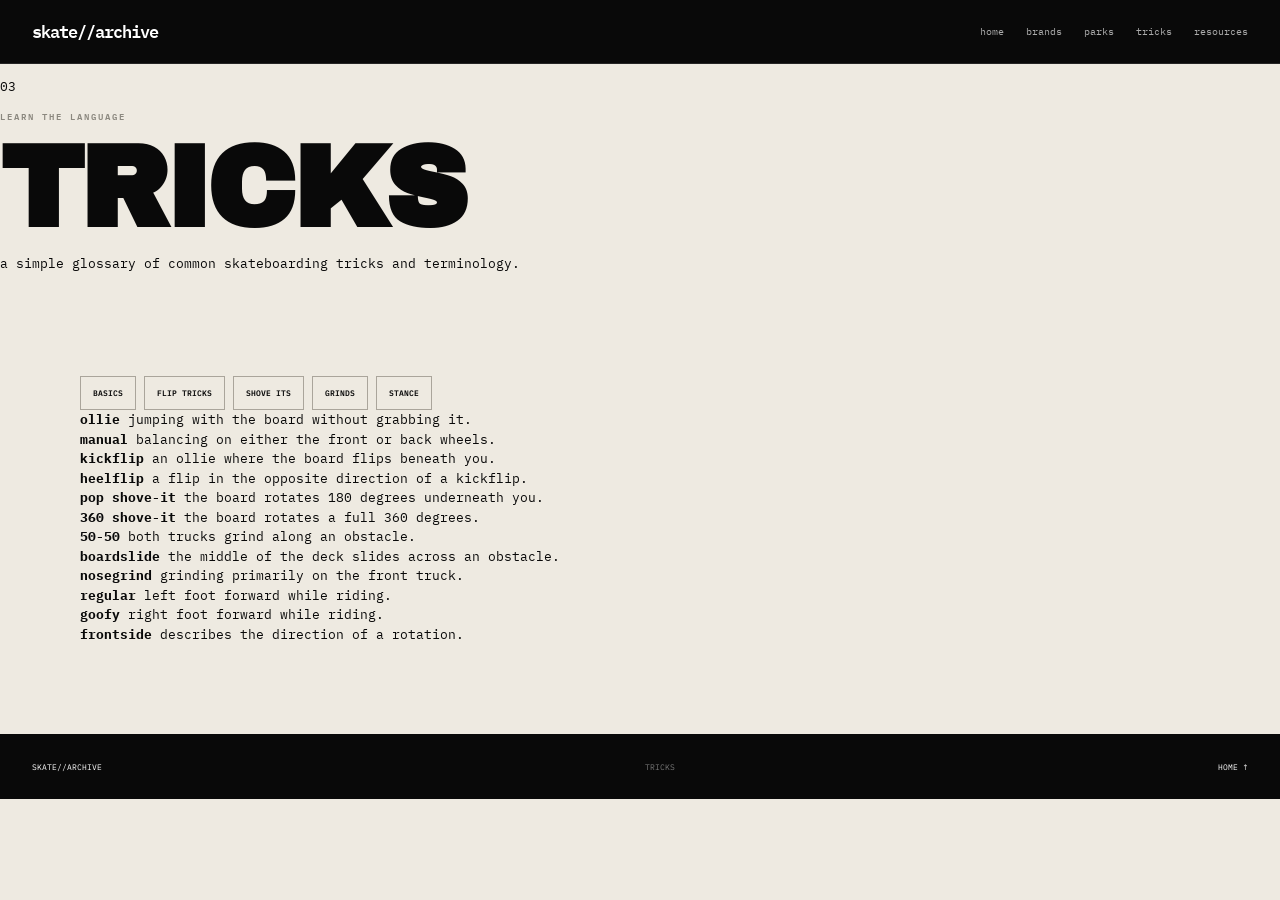
==== tricks.html @ bb59561e "Create tricks.html" ====
<!DOCTYPE html>
<html lang="en">
<head>
  <meta charset="UTF-8">
  <meta name="viewport" content="width=device-width, initial-scale=1.0">
  <title>tricks — skate//archive</title>
  <link rel="stylesheet" href="style.css">
</head>

<body>

<header class="site-header">
  <a href="index.html" class="logo">skate//archive</a>

  <nav class="main-nav">
    <a href="index.html">home</a>
    <a href="brands.html">brands</a>
    <a href="parks.html">parks</a>
    <a href="tricks.html" class="active">tricks</a>
    <a href="resources.html">resources</a>
  </nav>
</header>

<main>

<div class="container">

  <section class="page-head">
    <p class="page-number">03</p>
    <p class="eyebrow">learn the language</p>

    <h1>TRICKS</h1>

    <p>
      a simple glossary of common skateboarding tricks
      and terminology.
    </p>
  </section>

  <section class="section">

    <div class="button-row">
      <a href="#basics" class="filter">basics</a>
      <a href="#flips" class="filter">flip tricks</a>
      <a href="#shoves" class="filter">shove its</a>
      <a href="#grinds" class="filter">grinds</a>
      <a href="#stance" class="filter">stance</a>
    </div>

    <div class="tricks">

      <article class="trick" id="basics">
        <b>ollie</b>
        <span>
          jumping with the board without grabbing it.
        </span>
      </article>

      <article class="trick">
        <b>manual</b>
        <span>
          balancing on either the front or back wheels.
        </span>
      </article>

      <article class="trick" id="flips">
        <b>kickflip</b>
        <span>
          an ollie where the board flips beneath you.
        </span>
      </article>

      <article class="trick">
        <b>heelflip</b>
        <span>
          a flip in the opposite direction of a kickflip.
        </span>
      </article>

      <article class="trick" id="shoves">
        <b>pop shove-it</b>
        <span>
          the board rotates 180 degrees underneath you.
        </span>
      </article>

      <article class="trick">
        <b>360 shove-it</b>
        <span>
          the board rotates a full 360 degrees.
        </span>
      </article>

      <article class="trick" id="grinds">
        <b>50-50</b>
        <span>
          both trucks grind along an obstacle.
        </span>
      </article>

      <article class="trick">
        <b>boardslide</b>
        <span>
          the middle of the deck slides across an obstacle.
        </span>
      </article>

      <article class="trick">
        <b>nosegrind</b>
        <span>
          grinding primarily on the front truck.
        </span>
      </article>

      <article class="trick" id="stance">
        <b>regular</b>
        <span>
          left foot forward while riding.
        </span>
      </article>

      <article class="trick">
        <b>goofy</b>
        <span>
          right foot forward while riding.
        </span>
      </article>

      <article class="trick">
        <b>frontside</b>
        <span>
          describes the direction of a rotation.
        </span>
      </article>

    </div>

  </section>

</div>

</main>

<footer>
  <span>skate//archive</span>
  <span>tricks</span>
  <a href="index.html">home ↑</a>
</footer>

</body>
</html>
---- style.css ----
@import url('https://fonts.googleapis.com/css2?family=Archivo+Black&family=IBM+Plex+Mono:wght@400;500;600&display=swap');

:root {
  --black: #090909;
  --dark: #111111;
  --white: #eeeae1;
  --gray: #8b887f;
  --light-gray: #c7c2b8;
  --red: #d71919;
  --border: #303030;
  --light-border: #aaa59b;
}

* {
  box-sizing: border-box;
}

html {
  scroll-behavior: smooth;
}

body {
  margin: 0;
  background: var(--white);
  color: var(--black);
  font-family: "IBM Plex Mono", monospace;
  font-size: 13px;
  line-height: 1.5;
}

a {
  color: inherit;
}

::selection {
  background: var(--red);
  color: white;
}

/* =========================
   header
========================= */

.site-header {
  position: sticky;
  top: 0;
  z-index: 100;
  height: 64px;
  padding: 0 32px;
  background: var(--black);
  color: white;
  border-bottom: 1px solid #252525;

  display: flex;
  align-items: center;
  justify-content: space-between;
}

.logo {
  color: white;
  text-decoration: none;
  font-size: 17px;
  font-weight: 600;
  letter-spacing: -1px;
}

.main-nav {
  display: flex;
  align-items: center;
  gap: 22px;
}

.main-nav a {
  color: #aaa;
  text-decoration: none;
  font-size: 10px;
  text-transform: lowercase;
  transition: color 0.15s ease;
}

.main-nav a:hover {
  color: white;
}

/* =========================
   hero
========================= */

.hero {
  max-width: 1200px;
  min-height: 620px;
  margin: 0 auto;
  padding: 80px 40px;

  display: grid;
  grid-template-columns: 1fr 360px;
  align-items: center;
  gap: 70px;
}

.hero-copy {
  max-width: 760px;
}

.eyebrow {
  margin: 0 0 14px;
  color: var(--gray);
  font-size: 9px;
  font-weight: 600;
  letter-spacing: 2px;
  text-transform: uppercase;
}

h1,
h2,
h3 {
  font-family: "Archivo Black", Impact, sans-serif;
  font-weight: 900;
  line-height: 0.9;
  letter-spacing: -4px;
}

h1 {
  margin: 0;
  font-size: clamp(70px, 9vw, 125px);
}

h1 span {
  color: var(--red);
}

.intro {
  max-width: 520px;
  margin: 28px 0;
  color: #57534c;
  font-size: 12px;
}

.hero-actions {
  display: flex;
  flex-wrap: wrap;
  gap: 8px;
}

.button {
  display: inline-flex;
  min-height: 40px;
  padding: 0 15px;

  align-items: center;
  justify-content: center;

  background: var(--red);
  border: 1px solid var(--red);
  color: white;

  text-decoration: none;
  text-transform: uppercase;
  font-size: 9px;
  font-weight: 600;
}

.button:hover {
  background: var(--black);
  border-color: var(--black);
}

.button.outline {
  background: transparent;
  color: var(--black);
  border-color: var(--black);
}

.button.outline:hover {
  background: var(--black);
  color: white;
}

/* =========================
   skateboard graphic
========================= */

.hero-art {
  height: 400px;
  position: relative;

  display: flex;
  align-items: center;
  justify-content: center;

  border-left: 1px solid var(--light-border);
}

.board {
  position: relative;

  width: 76px;
  height: 360px;

  background: var(--black);
  border-radius: 45px;

  transform: rotate(8deg);

  box-shadow: 14px 14px 0 var(--red);
}

.board::before,
.board::after {
  content: "";

  position: absolute;
  left: 50%;

  width: 18px;
  height: 42px;

  transform: translateX(-50%);

  background: #555;
  border-radius: 50%;
}

.board::before {
  top: -7px;
}

.board::after {
  bottom: -7px;
}

.hero-label {
  position: absolute;
  top: 10px;
  left: 20px;

  font-size: 9px;
  font-weight: 600;
}

/* =========================
   ticker
========================= */

.ticker {
  width: 100%;
  padding: 12px 25px;

  display: flex;
  align-items: center;
  justify-content: space-between;

  background: var(--red);
  color: white;

  font-size: 9px;
  font-weight: 600;
  text-transform: uppercase;
}

.ticker b {
  font-weight: 400;
}

/* =========================
   sections
========================= */

.section {
  max-width: 1200px;
  margin: 0 auto;
  padding: 90px 40px;
}

.black-section {
  max-width: none;
  background: var(--black);
  color: white;
}

.red-section {
  max-width: none;
  background: var(--red);
  color: white;
}

.section-head {
  max-width: 1200px;
  margin: 0 auto 40px;

  display: grid;
  grid-template-columns: 45px 1fr 280px;
  align-items: end;
  gap: 20px;
}

.section-number {
  color: var(--red);
  font-size: 10px;
  font-weight: 600;
}

.black-section .section-number {
  color: var(--red);
}

.red-section .section-number {
  color: var(--black);
}

h2 {
  margin: 0;
  font-size: clamp(55px, 7vw, 90px);
}

.section-note {
  margin: 0;
  color: var(--gray);
  font-size: 9px;
}

.black-section .section-note {
  color: #777;
}

.red-section .section-note {
  color: #251d1d;
}

/* =========================
   category buttons
========================= */

.filter-bar,
.park-buttons,
.trick-buttons,
.resource-buttons {
  display: flex;
  flex-wrap: wrap;
  gap: 7px;
  margin-bottom: 22px;
}

.filter,
.park-buttons a,
.trick-buttons a,
.resource-buttons a {
  display: inline-flex;

  min-height: 34px;
  padding: 0 12px;

  align-items: center;

  border: 1px solid var(--light-border);
  background: transparent;

  text-decoration: none;
  text-transform: uppercase;

  font-size: 8px;
  font-weight: 600;

  transition:
    background 0.15s ease,
    color 0.15s ease,
    border-color 0.15s ease;
}

.filter:hover,
.filter.active,
.park-buttons a:hover,
.trick-buttons a:hover {
  background: var(--black);
  border-color: var(--black);
  color: white;
}

.black-section .park-buttons a {
  color: #aaa;
  border-color: #333;
}

.black-section .park-buttons a:hover {
  background: var(--red);
  border-color: var(--red);
  color: white;
}

.red-section .resource-buttons a {
  color: var(--black);
  border-color: var(--black);
}

.red-section .resource-buttons a:hover {
  background: var(--black);
  color: white;
}

/* =========================
   brand cards
========================= */

.brand-grid {
  display: grid;
  grid-template-columns: repeat(3, 1fr);

  border-top: 1px solid var(--light-border);
  border-left: 1px solid var(--light-border);
}

.brand-card {
  min-height: 260px;
  padding: 22px;

  display: flex;
  flex-direction: column;

  border-right: 1px solid var(--light-border);
  border-bottom: 1px solid var(--light-border);
}

.card-top {
  display: flex;
  justify-content: space-between;
  gap: 15px;

  color: #77736b;
  font-size: 8px;
  text-transform: uppercase;
}

.brand-card h3 {
  margin: 45px 0 9px;
  font-size: 28px;
  letter-spacing: -1.5px;
  text-transform: lowercase;
}

.brand-card p {
  max-width: 320px;
  margin: 0 0 20px;

  color: #5c5953;
  font-size: 10px;
}

.card-button {
  align-self: flex-start;
  margin-top: auto;

  display: inline-flex;
  min-height: 33px;
  padding: 0 11px;

  align-items: center;

  background: var(--black);
  border: 1px solid var(--black);
  color: white;

  text-decoration: none;
  text-transform: uppercase;

  font-size: 8px;
  font-weight: 600;
}

.card-button:hover {
  background: var(--red);
  border-color: var(--red);
}

.black-section .card-button {
  background: white;
  border-color: white;
  color: black;
}

.black-section .card-button:hover {
  background: var(--red);
  border-color: var(--red);
  color: white;
}

/* =========================
   skateparks
========================= */

.park-list {
  max-width: 1200px;
  margin: 0 auto;

  border-top: 1px solid var(--border);
}

.park {
  display: grid;
  grid-template-columns: 55px 1fr auto;
  align-items: center;
  gap: 20px;

  padding: 21px 0;

  border-bottom: 1px solid var(--border);
}

.park-number {
  color: #666;
  font-size: 9px;
}

.park h3 {
  margin: 0;

  font-size: 23px;
  letter-spacing: -1px;
  text-transform: lowercase;
}

.park p {
  margin: 4px 0 0;

  color: #777;
  font-size: 9px;
}

/* =========================
   tricks
========================= */

.trick-grid {
  display: grid;
  grid-template-columns: repeat(4, 1fr);

  border-top: 1px solid var(--light-border);
  border-left: 1px solid var(--light-border);
}

.trick-grid article {
  min-height: 150px;
  padding: 21px;

  display: flex;
  flex-direction: column;
  justify-content: space-between;

  border-right: 1px solid var(--light-border);
  border-bottom: 1px solid var(--light-border);
}

.trick-grid b {
  font-family: "Archivo Black", Impact, sans-serif;
  font-size: 19px;
  letter-spacing: -1px;
  text-transform: lowercase;
}

.trick-grid span {
  color: #5b5750;
  font-size: 9px;
}

/* =========================
   resources
========================= */

.red-section .section-head {
  max-width: 1200px;
}

.red-section .resource-buttons {
  max-width: 1200px;
  margin: 0 auto;
}

/* =========================
   footer
========================= */

footer {
  min-height: 65px;
  padding: 20px 32px;

  display: flex;
  align-items: center;
  justify-content: space-between;
  gap: 20px;

  background: var(--black);
  color: #777;

  font-size: 8px;
  text-transform: uppercase;
}

footer span:first-child,
footer a {
  color: white;
}

footer a {
  text-decoration: none;
}

footer a:hover {
  color: var(--red);
}

/* =========================
   tablet
========================= */

@media (max-width: 900px) {

  .hero {
    grid-template-columns: 1fr;
    min-height: auto;
    padding: 75px 30px;
  }

  .hero-art {
    display: none;
  }

  .section {
    padding: 75px 30px;
  }

  .section-head {
    grid-template-columns: 40px 1fr;
  }

  .section-note {
    grid-column: 2;
    max-width: 450px;
  }

  .brand-grid {
    grid-template-columns: repeat(2, 1fr);
  }

  .trick-grid {
    grid-template-columns: repeat(2, 1fr);
  }
}

/* =========================
   phone
========================= */

@media (max-width: 600px) {

  .site-header {
    height: 58px;
    padding: 0 18px;
  }

  .logo {
    font-size: 14px;
  }

  .main-nav {
    gap: 10px;
  }

  .main-nav a {
    font-size: 8px;
  }

  .hero {
    padding: 65px 20px;
  }

  h1 {
    font-size: 62px;
    letter-spacing: -3px;
  }

  .section {
    padding: 65px 20px;
  }

  .section-head {
    grid-template-columns: 35px 1fr;
    gap: 12px;
  }

  h2 {
    font-size: 55px;
  }

  .brand-grid,
  .trick-grid {
    grid-template-columns: 1fr;
  }

  .brand-card {
    min-height: 235px;
  }

  .park {
    grid-template-columns: 35px 1fr;
    gap: 12px;
  }

  .park .card-button {
    grid-column: 2;
    width: max-content;
  }

  .ticker {
    justify-content: flex-start;
    gap: 18px;
    overflow-x: auto;
  }

  footer {
    padding: 20px;
    flex-direction: column;
    align-items: flex-start;
  }
}
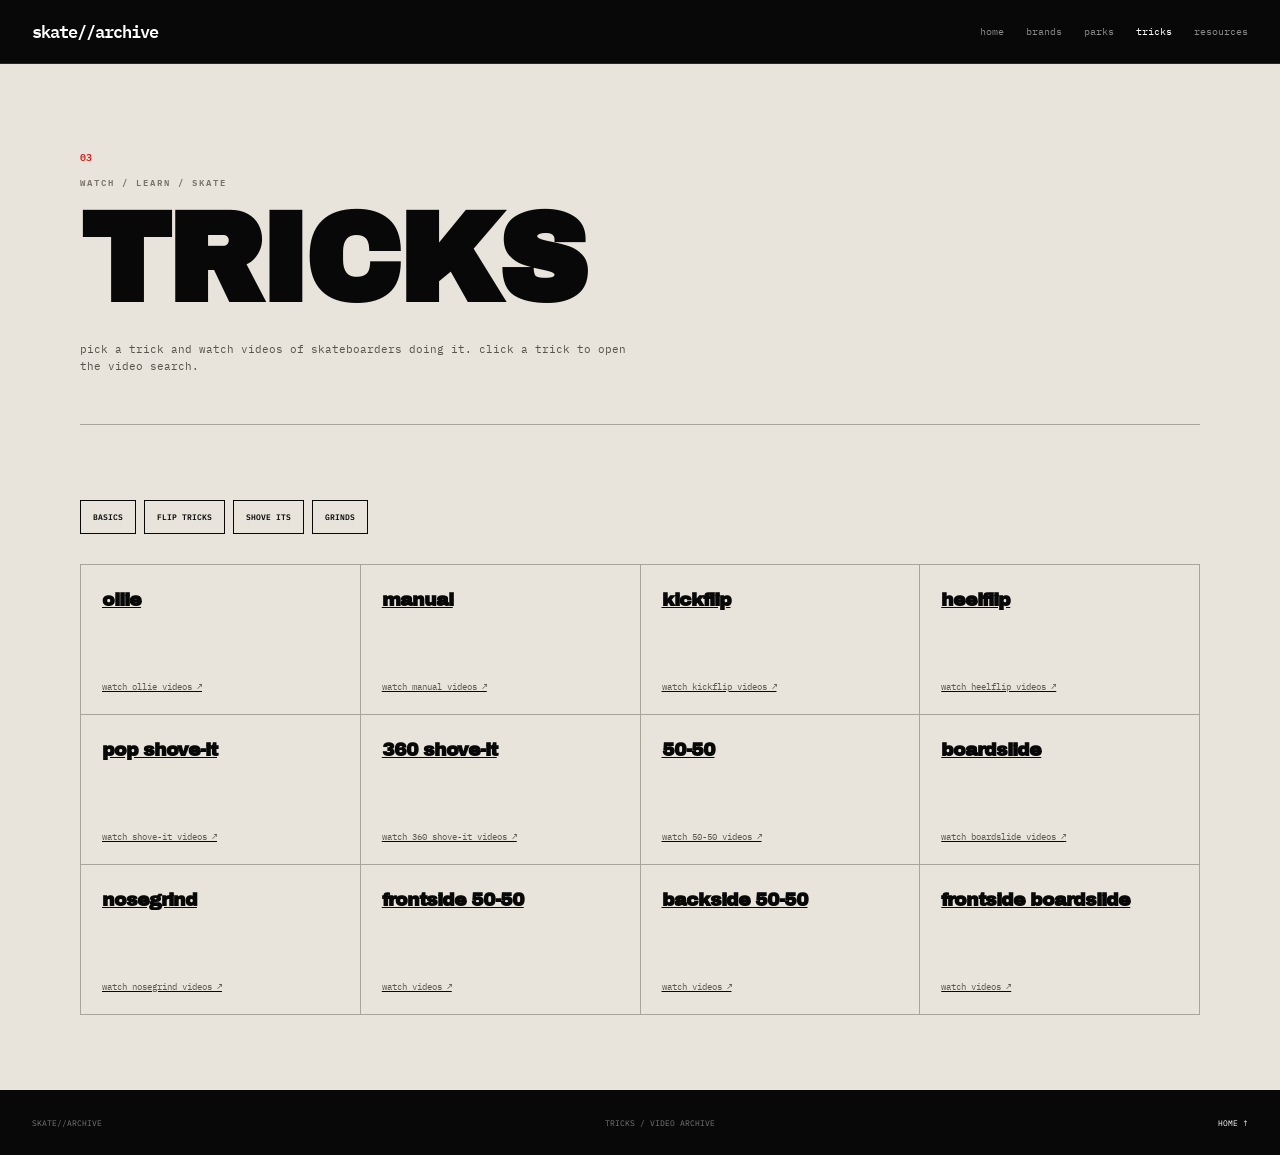
==== commit e54ca7a7: "Update tricks.html" ====
--- a/tricks.html
+++ b/tricks.html
@@ -23,127 +23,166 @@
 
 <main>
 
-<div class="container">
+  <div class="container">
 
-  <section class="page-head">
-    <p class="page-number">03</p>
-    <p class="eyebrow">learn the language</p>
+    <section class="page-head">
+      <p class="page-number">03</p>
+      <p class="eyebrow">watch / learn / skate</p>
 
-    <h1>TRICKS</h1>
+      <h1>TRICKS</h1>
 
-    <p>
-      a simple glossary of common skateboarding tricks
-      and terminology.
-    </p>
-  </section>
+      <p>
+        pick a trick and watch videos of skateboarders
+        doing it. click a trick to open the video search.
+      </p>
+    </section>
 
-  <section class="section">
+    <section class="section">
 
-    <div class="button-row">
-      <a href="#basics" class="filter">basics</a>
-      <a href="#flips" class="filter">flip tricks</a>
-      <a href="#shoves" class="filter">shove its</a>
-      <a href="#grinds" class="filter">grinds</a>
-      <a href="#stance" class="filter">stance</a>
-    </div>
+      <div class="button-row">
+        <a href="#basics" class="filter">basics</a>
+        <a href="#flips" class="filter">flip tricks</a>
+        <a href="#shoves" class="filter">shove its</a>
+        <a href="#grinds" class="filter">grinds</a>
+      </div>
 
-    <div class="tricks">
+      <div class="tricks">
 
-      <article class="trick" id="basics">
-        <b>ollie</b>
-        <span>
-          jumping with the board without grabbing it.
-        </span>
-      </article>
+        <a
+          href="https://www.youtube.com/results?search_query=how+to+ollie+skateboard"
+          target="_blank"
+          class="trick"
+          id="basics">
 
-      <article class="trick">
-        <b>manual</b>
-        <span>
-          balancing on either the front or back wheels.
-        </span>
-      </article>
+          <b>ollie</b>
+          <span>watch ollie videos ↗</span>
 
-      <article class="trick" id="flips">
-        <b>kickflip</b>
-        <span>
-          an ollie where the board flips beneath you.
-        </span>
-      </article>
+        </a>
 
-      <article class="trick">
-        <b>heelflip</b>
-        <span>
-          a flip in the opposite direction of a kickflip.
-        </span>
-      </article>
+        <a
+          href="https://www.youtube.com/results?search_query=how+to+manual+skateboard"
+          target="_blank"
+          class="trick">
 
-      <article class="trick" id="shoves">
-        <b>pop shove-it</b>
-        <span>
-          the board rotates 180 degrees underneath you.
-        </span>
-      </article>
+          <b>manual</b>
+          <span>watch manual videos ↗</span>
 
-      <article class="trick">
-        <b>360 shove-it</b>
-        <span>
-          the board rotates a full 360 degrees.
-        </span>
-      </article>
+        </a>
 
-      <article class="trick" id="grinds">
-        <b>50-50</b>
-        <span>
-          both trucks grind along an obstacle.
-        </span>
-      </article>
+        <a
+          href="https://www.youtube.com/results?search_query=how+to+kickflip+skateboard"
+          target="_blank"
+          class="trick"
+          id="flips">
 
-      <article class="trick">
-        <b>boardslide</b>
-        <span>
-          the middle of the deck slides across an obstacle.
-        </span>
-      </article>
+          <b>kickflip</b>
+          <span>watch kickflip videos ↗</span>
 
-      <article class="trick">
-        <b>nosegrind</b>
-        <span>
-          grinding primarily on the front truck.
-        </span>
-      </article>
+        </a>
 
-      <article class="trick" id="stance">
-        <b>regular</b>
-        <span>
-          left foot forward while riding.
-        </span>
-      </article>
+        <a
+          href="https://www.youtube.com/results?search_query=how+to+heelflip+skateboard"
+          target="_blank"
+          class="trick">
 
-      <article class="trick">
-        <b>goofy</b>
-        <span>
-          right foot forward while riding.
-        </span>
-      </article>
+          <b>heelflip</b>
+          <span>watch heelflip videos ↗</span>
 
-      <article class="trick">
-        <b>frontside</b>
-        <span>
-          describes the direction of a rotation.
-        </span>
-      </article>
+        </a>
 
-    </div>
+        <a
+          href="https://www.youtube.com/results?search_query=how+to+pop+shove+it+skateboard"
+          target="_blank"
+          class="trick"
+          id="shoves">
 
-  </section>
+          <b>pop shove-it</b>
+          <span>watch shove-it videos ↗</span>
 
-</div>
+        </a>
+
+        <a
+          href="https://www.youtube.com/results?search_query=how+to+360+shove+it+skateboard"
+          target="_blank"
+          class="trick">
+
+          <b>360 shove-it</b>
+          <span>watch 360 shove-it videos ↗</span>
+
+        </a>
+
+        <a
+          href="https://www.youtube.com/results?search_query=how+to+50-50+grind+skateboard"
+          target="_blank"
+          class="trick"
+          id="grinds">
+
+          <b>50-50</b>
+          <span>watch 50-50 videos ↗</span>
+
+        </a>
+
+        <a
+          href="https://www.youtube.com/results?search_query=how+to+boardslide+skateboard"
+          target="_blank"
+          class="trick">
+
+          <b>boardslide</b>
+          <span>watch boardslide videos ↗</span>
+
+        </a>
+
+        <a
+          href="https://www.youtube.com/results?search_query=how+to+nosegrind+skateboard"
+          target="_blank"
+          class="trick">
+
+          <b>nosegrind</b>
+          <span>watch nosegrind videos ↗</span>
+
+        </a>
+
+        <a
+          href="https://www.youtube.com/results?search_query=how+to+frontside+50-50+skateboard"
+          target="_blank"
+          class="trick">
+
+          <b>frontside 50-50</b>
+          <span>watch videos ↗</span>
+
+        </a>
+
+        <a
+          href="https://www.youtube.com/results?search_query=how+to+backside+50-50+skateboard"
+          target="_blank"
+          class="trick">
+
+          <b>backside 50-50</b>
+          <span>watch videos ↗</span>
+
+        </a>
+
+        <a
+          href="https://www.youtube.com/results?search_query=how+to+frontside+boardslide+skateboard"
+          target="_blank"
+          class="trick">
+
+          <b>frontside boardslide</b>
+          <span>watch videos ↗</span>
+
+        </a>
+
+      </div>
+
+    </section>
+
+  </div>
 
 </main>
 
 <footer>
   <span>skate//archive</span>
-  <span>tricks</span>
+  <span>tricks / video archive</span>
   <a href="index.html">home ↑</a>
 </footer>
 
--- a/style.css
+++ b/style.css
@@ -1,14 +1,12 @@
 @import url('https://fonts.googleapis.com/css2?family=Archivo+Black&family=IBM+Plex+Mono:wght@400;500;600&display=swap');
 
 :root {
-  --black: #090909;
-  --dark: #111111;
-  --white: #eeeae1;
-  --gray: #8b887f;
-  --light-gray: #c7c2b8;
+  --black: #080808;
+  --white: #e8e4db;
   --red: #d71919;
-  --border: #303030;
-  --light-border: #aaa59b;
+  --gray: #77736b;
+  --border: #aaa59b;
+  --dark-border: #303030;
 }
 
 * {
@@ -34,8 +32,9 @@
 
 ::selection {
   background: var(--red);
-  color: white;
-}
+  color: #fff;
+}
+
 
 /* =========================
    header
@@ -45,22 +44,27 @@
   position: sticky;
   top: 0;
   z-index: 100;
+
   height: 64px;
   padding: 0 32px;
-  background: var(--black);
-  color: white;
-  border-bottom: 1px solid #252525;
 
   display: flex;
   align-items: center;
   justify-content: space-between;
+
+  background: var(--black);
+  color: #fff;
+
+  border-bottom: 1px solid #292929;
 }
 
 .logo {
-  color: white;
+  color: #fff;
   text-decoration: none;
+
   font-size: 17px;
   font-weight: 600;
+
   letter-spacing: -1px;
 }
 
@@ -71,31 +75,50 @@
 }
 
 .main-nav a {
-  color: #aaa;
+  color: #888;
+
   text-decoration: none;
+
   font-size: 10px;
   text-transform: lowercase;
-  transition: color 0.15s ease;
-}
-
-.main-nav a:hover {
-  color: white;
-}
+
+  transition: color .15s ease;
+}
+
+.main-nav a:hover,
+.main-nav a.active {
+  color: #fff;
+}
+
+
+/* =========================
+   layout
+========================= */
+
+.container {
+  width: min(1200px, 100%);
+  margin: 0 auto;
+  padding: 0 40px;
+}
+
 
 /* =========================
    hero
 ========================= */
 
 .hero {
-  max-width: 1200px;
-  min-height: 620px;
-  margin: 0 auto;
+  min-height: 610px;
+
+  display: grid;
+  grid-template-columns: 1fr 330px;
+  align-items: center;
+
+  gap: 70px;
+
   padding: 80px 40px;
 
-  display: grid;
-  grid-template-columns: 1fr 360px;
-  align-items: center;
-  gap: 70px;
+  width: min(1200px, 100%);
+  margin: auto;
 }
 
 .hero-copy {
@@ -104,9 +127,12 @@
 
 .eyebrow {
   margin: 0 0 14px;
+
   color: var(--gray);
+
   font-size: 9px;
   font-weight: 600;
+
   letter-spacing: 2px;
   text-transform: uppercase;
 }
@@ -114,48 +140,64 @@
 h1,
 h2,
 h3 {
+  margin-top: 0;
+
   font-family: "Archivo Black", Impact, sans-serif;
   font-weight: 900;
-  line-height: 0.9;
+
+  line-height: .9;
   letter-spacing: -4px;
 }
 
 h1 {
-  margin: 0;
-  font-size: clamp(70px, 9vw, 125px);
+  margin-bottom: 0;
+
+  font-size: clamp(70px, 10vw, 125px);
 }
 
 h1 span {
   color: var(--red);
 }
 
+h2 {
+  margin-bottom: 0;
+
+  font-size: clamp(55px, 7vw, 90px);
+}
+
 .intro {
-  max-width: 520px;
+  max-width: 530px;
+
   margin: 28px 0;
-  color: #57534c;
+
+  color: #55514b;
+
   font-size: 12px;
 }
 
-.hero-actions {
+.actions,
+.button-row {
   display: flex;
   flex-wrap: wrap;
   gap: 8px;
 }
 
 .button {
-  display: inline-flex;
   min-height: 40px;
   padding: 0 15px;
 
+  display: inline-flex;
   align-items: center;
   justify-content: center;
 
   background: var(--red);
   border: 1px solid var(--red);
-  color: white;
+
+  color: #fff;
 
   text-decoration: none;
   text-transform: uppercase;
+
   font-size: 9px;
   font-weight: 600;
 }
@@ -173,31 +215,34 @@
 
 .button.outline:hover {
   background: var(--black);
-  color: white;
-}
-
-/* =========================
-   skateboard graphic
+  color: #fff;
+}
+
+
+/* =========================
+   board graphic
 ========================= */
 
 .hero-art {
-  height: 400px;
+  height: 390px;
+
   position: relative;
 
   display: flex;
   align-items: center;
   justify-content: center;
 
-  border-left: 1px solid var(--light-border);
+  border-left: 1px solid var(--border);
 }
 
 .board {
+  width: 75px;
+  height: 350px;
+
   position: relative;
 
-  width: 76px;
-  height: 360px;
-
   background: var(--black);
+
   border-radius: 45px;
 
   transform: rotate(8deg);
@@ -217,8 +262,9 @@
 
   transform: translateX(-50%);
 
+  border-radius: 50%;
+
   background: #555;
-  border-radius: 50%;
 }
 
 .board::before {
@@ -231,6 +277,7 @@
 
 .hero-label {
   position: absolute;
+
   top: 10px;
   left: 20px;
 
@@ -238,23 +285,26 @@
   font-weight: 600;
 }
 
+
 /* =========================
    ticker
 ========================= */
 
 .ticker {
-  width: 100%;
-  padding: 12px 25px;
+  min-height: 42px;
+
+  padding: 0 25px;
 
   display: flex;
   align-items: center;
-  justify-content: space-between;
+  justify-content: space-around;
 
   background: var(--red);
-  color: white;
+  color: #fff;
 
   font-size: 9px;
   font-weight: 600;
+
   text-transform: uppercase;
 }
 
@@ -262,202 +312,240 @@
   font-weight: 400;
 }
 
-/* =========================
-   sections
-========================= */
-
-.section {
-  max-width: 1200px;
-  margin: 0 auto;
-  padding: 90px 40px;
-}
-
-.black-section {
-  max-width: none;
-  background: var(--black);
-  color: white;
-}
-
-.red-section {
-  max-width: none;
-  background: var(--red);
-  color: white;
-}
-
-.section-head {
-  max-width: 1200px;
-  margin: 0 auto 40px;
-
-  display: grid;
-  grid-template-columns: 45px 1fr 280px;
-  align-items: end;
-  gap: 20px;
-}
-
-.section-number {
+
+/* =========================
+   page heading
+========================= */
+
+.page-head {
+  padding: 85px 0 50px;
+
+  border-bottom: 1px solid var(--border);
+}
+
+.page-number {
+  margin: 0 0 12px;
+
   color: var(--red);
+
   font-size: 10px;
   font-weight: 600;
 }
 
-.black-section .section-number {
-  color: var(--red);
-}
-
-.red-section .section-number {
+.page-head h1 {
+  margin-bottom: 25px;
+}
+
+.page-head > p:last-child {
+  max-width: 560px;
+
+  margin: 0;
+
+  color: #57534d;
+
+  font-size: 11px;
+}
+
+
+/* =========================
+   sections
+========================= */
+
+.section {
+  padding: 75px 0;
+}
+
+.section.dark {
+  background: var(--black);
+  color: #fff;
+}
+
+.section.red {
+  background: var(--red);
+  color: #fff;
+}
+
+.section-title {
+  margin-bottom: 38px;
+
+  display: flex;
+  align-items: flex-end;
+  justify-content: space-between;
+
+  gap: 30px;
+}
+
+.section-title > p {
+  max-width: 320px;
+
+  margin: 0;
+
+  color: var(--gray);
+
+  font-size: 9px;
+}
+
+.dark .section-title > p {
+  color: #777;
+}
+
+
+/* =========================
+   buttons
+========================= */
+
+.filter {
+  min-height: 34px;
+
+  padding: 0 12px;
+
+  display: inline-flex;
+  align-items: center;
+
+  background: transparent;
+
+  border: 1px solid var(--black);
+
   color: var(--black);
-}
-
-h2 {
-  margin: 0;
-  font-size: clamp(55px, 7vw, 90px);
-}
-
-.section-note {
-  margin: 0;
-  color: var(--gray);
-  font-size: 9px;
-}
-
-.black-section .section-note {
-  color: #777;
-}
-
-.red-section .section-note {
-  color: #251d1d;
-}
-
-/* =========================
-   category buttons
-========================= */
-
-.filter-bar,
-.park-buttons,
-.trick-buttons,
-.resource-buttons {
-  display: flex;
-  flex-wrap: wrap;
-  gap: 7px;
-  margin-bottom: 22px;
-}
-
-.filter,
-.park-buttons a,
-.trick-buttons a,
-.resource-buttons a {
-  display: inline-flex;
-
-  min-height: 34px;
-  padding: 0 12px;
-
-  align-items: center;
-
-  border: 1px solid var(--light-border);
-  background: transparent;
 
   text-decoration: none;
   text-transform: uppercase;
 
   font-size: 8px;
   font-weight: 600;
-
-  transition:
-    background 0.15s ease,
-    color 0.15s ease,
-    border-color 0.15s ease;
 }
 
 .filter:hover,
-.filter.active,
-.park-buttons a:hover,
-.trick-buttons a:hover {
+.filter.active {
   background: var(--black);
-  border-color: var(--black);
-  color: white;
-}
-
-.black-section .park-buttons a {
-  color: #aaa;
-  border-color: #333;
-}
-
-.black-section .park-buttons a:hover {
-  background: var(--red);
-  border-color: var(--red);
-  color: white;
-}
-
-.red-section .resource-buttons a {
-  color: var(--black);
-  border-color: var(--black);
-}
-
-.red-section .resource-buttons a:hover {
+  color: #fff;
+}
+
+
+/* =========================
+   home cards
+========================= */
+
+.home-grid {
+  display: grid;
+  grid-template-columns: repeat(2, 1fr);
+
+  border-top: 1px solid var(--border);
+  border-left: 1px solid var(--border);
+}
+
+.home-card {
+  min-height: 220px;
+
+  padding: 25px;
+
+  display: flex;
+  flex-direction: column;
+  justify-content: space-between;
+
+  border-right: 1px solid var(--border);
+  border-bottom: 1px solid var(--border);
+
+  text-decoration: none;
+}
+
+.home-card span {
+  color: var(--gray);
+
+  font-size: 9px;
+}
+
+.home-card strong {
+  font-family: "Archivo Black", Impact, sans-serif;
+
+  font-size: 35px;
+  letter-spacing: -2px;
+
+  text-transform: lowercase;
+}
+
+.home-card small {
+  color: var(--gray);
+
+  font-size: 9px;
+  text-transform: uppercase;
+}
+
+.home-card:hover {
   background: var(--black);
-  color: white;
-}
-
-/* =========================
-   brand cards
-========================= */
-
-.brand-grid {
+  color: #fff;
+}
+
+.home-card:hover small,
+.home-card:hover span {
+  color: #888;
+}
+
+
+/* =========================
+   brand grid
+========================= */
+
+.grid {
   display: grid;
   grid-template-columns: repeat(3, 1fr);
 
-  border-top: 1px solid var(--light-border);
-  border-left: 1px solid var(--light-border);
-}
-
-.brand-card {
+  border-top: 1px solid var(--border);
+  border-left: 1px solid var(--border);
+}
+
+.card {
   min-height: 260px;
+
   padding: 22px;
 
   display: flex;
   flex-direction: column;
 
-  border-right: 1px solid var(--light-border);
-  border-bottom: 1px solid var(--light-border);
-}
-
-.card-top {
-  display: flex;
-  justify-content: space-between;
-  gap: 15px;
-
-  color: #77736b;
+  border-right: 1px solid var(--border);
+  border-bottom: 1px solid var(--border);
+}
+
+.card small {
+  color: var(--gray);
+
   font-size: 8px;
+
   text-transform: uppercase;
 }
 
-.brand-card h3 {
-  margin: 45px 0 9px;
+.card h3 {
+  margin: 45px 0 10px;
+
   font-size: 28px;
-  letter-spacing: -1.5px;
+
   text-transform: lowercase;
 }
 
-.brand-card p {
-  max-width: 320px;
+.card p {
   margin: 0 0 20px;
 
-  color: #5c5953;
+  color: #57534d;
+
   font-size: 10px;
 }
 
 .card-button {
   align-self: flex-start;
+
   margin-top: auto;
 
+  min-height: 33px;
+
+  padding: 0 11px;
+
   display: inline-flex;
-  min-height: 33px;
-  padding: 0 11px;
-
   align-items: center;
 
   background: var(--black);
   border: 1px solid var(--black);
-  color: white;
+
+  color: #fff;
 
   text-decoration: none;
   text-transform: uppercase;
@@ -471,108 +559,190 @@
   border-color: var(--red);
 }
 
-.black-section .card-button {
-  background: white;
-  border-color: white;
-  color: black;
-}
-
-.black-section .card-button:hover {
+
+/* =========================
+   parks
+========================= */
+
+.list {
+  border-top: 1px solid var(--dark-border);
+}
+
+.list-item {
+  display: grid;
+  grid-template-columns: 55px 1fr auto;
+
+  align-items: center;
+
+  gap: 20px;
+
+  padding: 23px 0;
+
+  border-bottom: 1px solid var(--dark-border);
+}
+
+.list-item .num {
+  color: #666;
+
+  font-size: 9px;
+}
+
+.list-item h3 {
+  margin: 0;
+
+  font-size: 23px;
+
+  text-transform: lowercase;
+}
+
+.list-item p {
+  margin: 4px 0 0;
+
+  color: #777;
+
+  font-size: 9px;
+}
+
+.dark .card-button {
+  background: #fff;
+  border-color: #fff;
+  color: #000;
+}
+
+.dark .card-button:hover {
   background: var(--red);
   border-color: var(--red);
-  color: white;
-}
-
-/* =========================
-   skateparks
-========================= */
-
-.park-list {
-  max-width: 1200px;
-  margin: 0 auto;
-
-  border-top: 1px solid var(--border);
-}
-
-.park {
-  display: grid;
-  grid-template-columns: 55px 1fr auto;
-  align-items: center;
-  gap: 20px;
-
-  padding: 21px 0;
-
-  border-bottom: 1px solid var(--border);
-}
-
-.park-number {
-  color: #666;
-  font-size: 9px;
-}
-
-.park h3 {
-  margin: 0;
-
-  font-size: 23px;
-  letter-spacing: -1px;
-  text-transform: lowercase;
-}
-
-.park p {
-  margin: 4px 0 0;
-
-  color: #777;
-  font-size: 9px;
-}
+  color: #fff;
+}
+
 
 /* =========================
    tricks
 ========================= */
 
-.trick-grid {
+.tricks {
   display: grid;
   grid-template-columns: repeat(4, 1fr);
 
-  border-top: 1px solid var(--light-border);
-  border-left: 1px solid var(--light-border);
-}
-
-.trick-grid article {
+  border-top: 1px solid var(--border);
+  border-left: 1px solid var(--border);
+
+  margin-top: 30px;
+}
+
+.trick {
   min-height: 150px;
+
   padding: 21px;
 
   display: flex;
   flex-direction: column;
   justify-content: space-between;
 
-  border-right: 1px solid var(--light-border);
-  border-bottom: 1px solid var(--light-border);
-}
-
-.trick-grid b {
+  border-right: 1px solid var(--border);
+  border-bottom: 1px solid var(--border);
+}
+
+.trick b {
   font-family: "Archivo Black", Impact, sans-serif;
+
   font-size: 19px;
   letter-spacing: -1px;
+
   text-transform: lowercase;
 }
 
-.trick-grid span {
+.trick span {
   color: #5b5750;
-  font-size: 9px;
-}
+
+  font-size: 9px;
+}
+
 
 /* =========================
    resources
 ========================= */
 
-.red-section .section-head {
-  max-width: 1200px;
-}
-
-.red-section .resource-buttons {
-  max-width: 1200px;
-  margin: 0 auto;
-}
+.resource-grid {
+  display: grid;
+  grid-template-columns: repeat(2, 1fr);
+
+  border-top: 1px solid #241b1b;
+}
+
+.resource-card {
+  min-height: 180px;
+
+  padding: 25px;
+
+  display: grid;
+  grid-template-columns: 45px 1fr;
+
+  text-decoration: none;
+
+  border-bottom: 1px solid #241b1b;
+}
+
+.resource-card span {
+  grid-row: 1 / 3;
+
+  font-size: 9px;
+}
+
+.resource-card strong {
+  font-family: "Archivo Black", Impact, sans-serif;
+
+  font-size: 24px;
+  letter-spacing: -1px;
+
+  text-transform: lowercase;
+}
+
+.resource-card small {
+  font-size: 9px;
+}
+
+.resource-card:hover {
+  background: var(--black);
+  color: #fff;
+}
+
+
+/* =========================
+   quote
+========================= */
+
+.quote {
+  max-width: 800px;
+
+  display: flex;
+  gap: 25px;
+
+  padding-top: 20px;
+}
+
+.quote span {
+  color: var(--red);
+
+  font-family: Georgia, serif;
+
+  font-size: 80px;
+
+  line-height: .5;
+}
+
+.quote p {
+  margin: 0;
+
+  font-family: "Archivo Black", Impact, sans-serif;
+
+  font-size: clamp(25px, 4vw, 45px);
+
+  line-height: 1;
+
+  letter-spacing: -2px;
+}
+
 
 /* =========================
    footer
@@ -580,26 +750,26 @@
 
 footer {
   min-height: 65px;
+
   padding: 20px 32px;
 
   display: flex;
   align-items: center;
   justify-content: space-between;
+
   gap: 20px;
 
   background: var(--black);
   color: #777;
 
   font-size: 8px;
+
   text-transform: uppercase;
 }
 
-footer span:first-child,
 footer a {
-  color: white;
-}
-
-footer a {
+  color: #fff;
+
   text-decoration: none;
 }
 
@@ -607,52 +777,54 @@
   color: var(--red);
 }
 
+
 /* =========================
    tablet
 ========================= */
 
-@media (max-width: 900px) {
+@media (max-width: 850px) {
+
+  .container {
+    padding: 0 25px;
+  }
 
   .hero {
     grid-template-columns: 1fr;
-    min-height: auto;
-    padding: 75px 30px;
+    padding: 75px 25px;
   }
 
   .hero-art {
     display: none;
   }
 
-  .section {
-    padding: 75px 30px;
-  }
-
-  .section-head {
-    grid-template-columns: 40px 1fr;
-  }
-
-  .section-note {
-    grid-column: 2;
-    max-width: 450px;
-  }
-
-  .brand-grid {
+  .section-title {
+    display: block;
+  }
+
+  .section-title > p {
+    margin-top: 15px;
+  }
+
+  .grid {
     grid-template-columns: repeat(2, 1fr);
   }
 
-  .trick-grid {
+  .tricks {
     grid-template-columns: repeat(2, 1fr);
   }
-}
-
-/* =========================
-   phone
-========================= */
-
-@media (max-width: 600px) {
+
+}
+
+
+/* =========================
+   mobile
+========================= */
+
+@media (max-width: 560px) {
 
   .site-header {
     height: 58px;
+
     padding: 0 18px;
   }
 
@@ -661,63 +833,74 @@
   }
 
   .main-nav {
-    gap: 10px;
+    gap: 9px;
   }
 
   .main-nav a {
     font-size: 8px;
   }
 
+  .container {
+    padding: 0 18px;
+  }
+
   .hero {
-    padding: 65px 20px;
+    padding: 65px 18px;
   }
 
   h1 {
-    font-size: 62px;
+    font-size: 60px;
+
     letter-spacing: -3px;
   }
 
+  .page-head {
+    padding: 65px 0 40px;
+  }
+
   .section {
-    padding: 65px 20px;
-  }
-
-  .section-head {
+    padding: 60px 0;
+  }
+
+  h2 {
+    font-size: 54px;
+  }
+
+  .home-grid,
+  .grid,
+  .tricks,
+  .resource-grid {
+    grid-template-columns: 1fr;
+  }
+
+  .card {
+    min-height: 230px;
+  }
+
+  .list-item {
     grid-template-columns: 35px 1fr;
     gap: 12px;
   }
 
-  h2 {
-    font-size: 55px;
-  }
-
-  .brand-grid,
-  .trick-grid {
-    grid-template-columns: 1fr;
-  }
-
-  .brand-card {
-    min-height: 235px;
-  }
-
-  .park {
-    grid-template-columns: 35px 1fr;
-    gap: 12px;
-  }
-
-  .park .card-button {
+  .list-item .card-button {
     grid-column: 2;
     width: max-content;
   }
 
   .ticker {
     justify-content: flex-start;
+
     gap: 18px;
+
     overflow-x: auto;
+    white-space: nowrap;
   }
 
   footer {
     padding: 20px;
+
     flex-direction: column;
     align-items: flex-start;
   }
-}
+
+}
